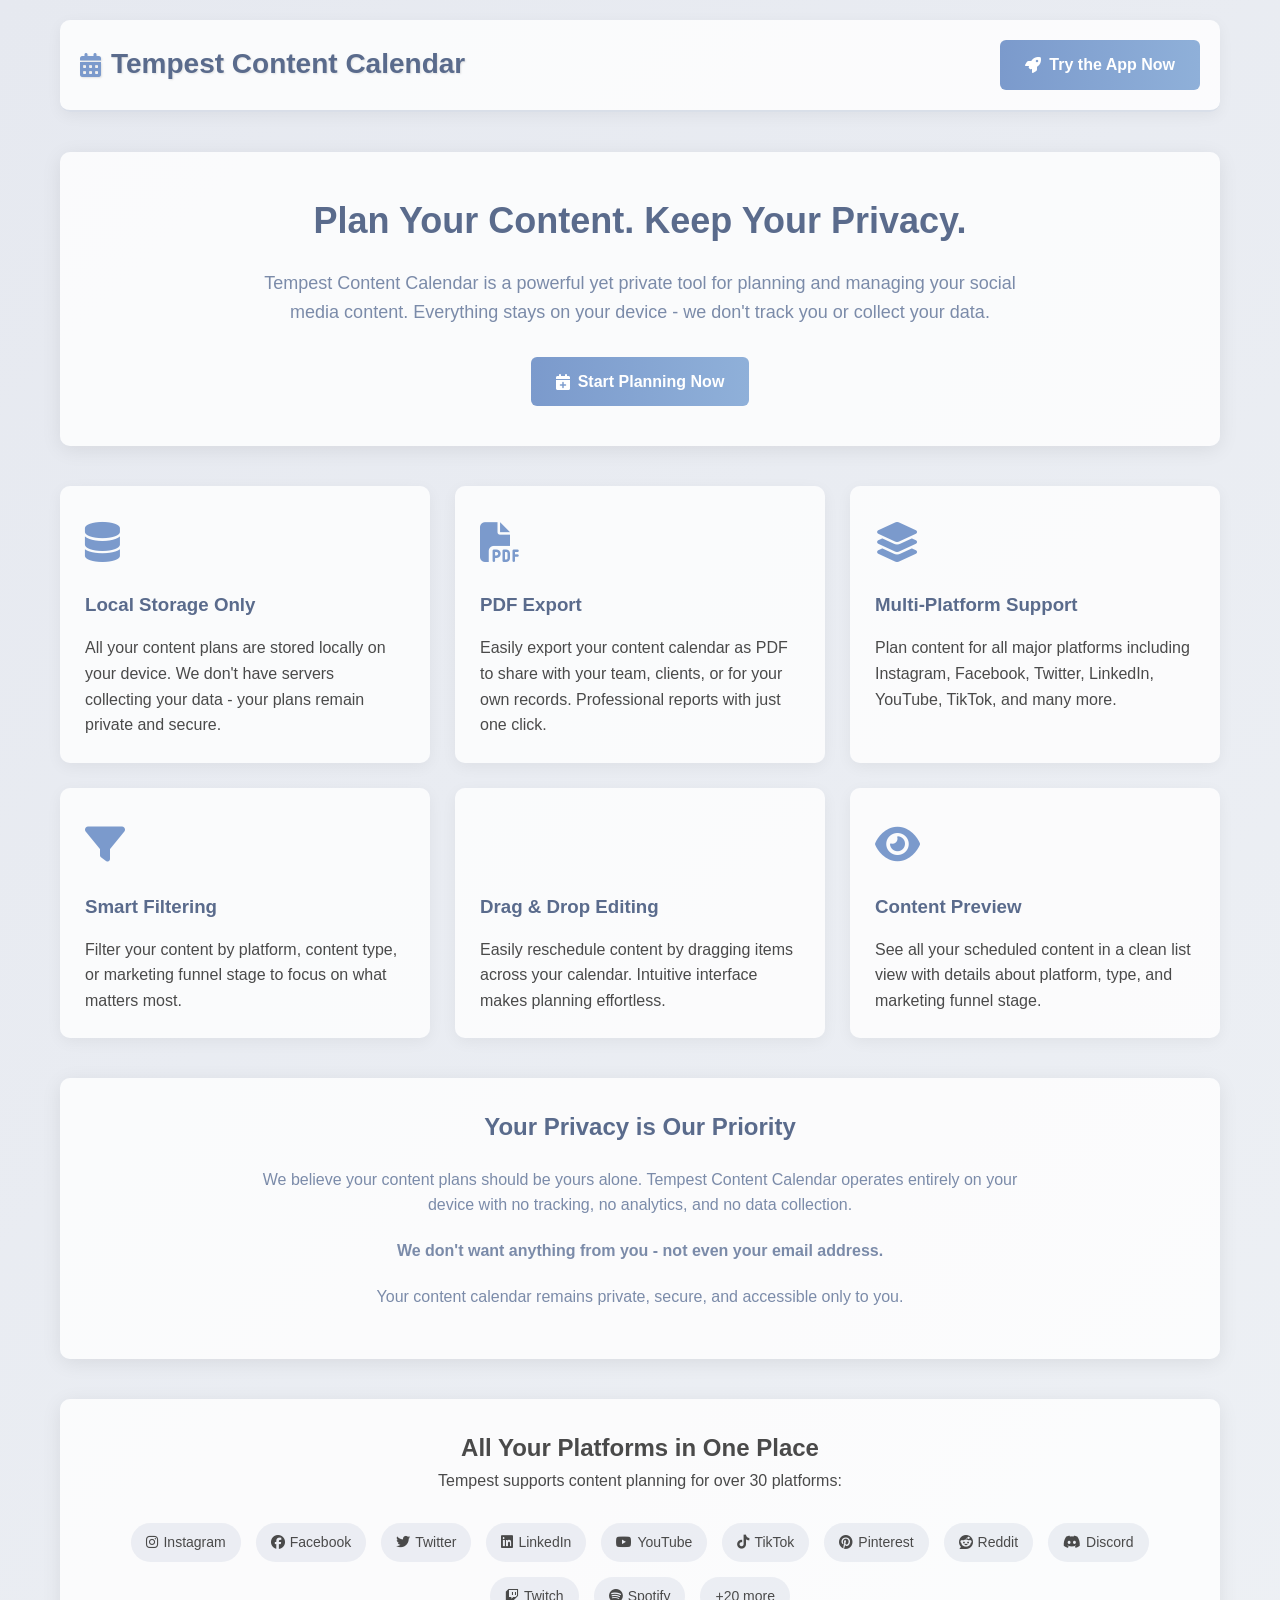
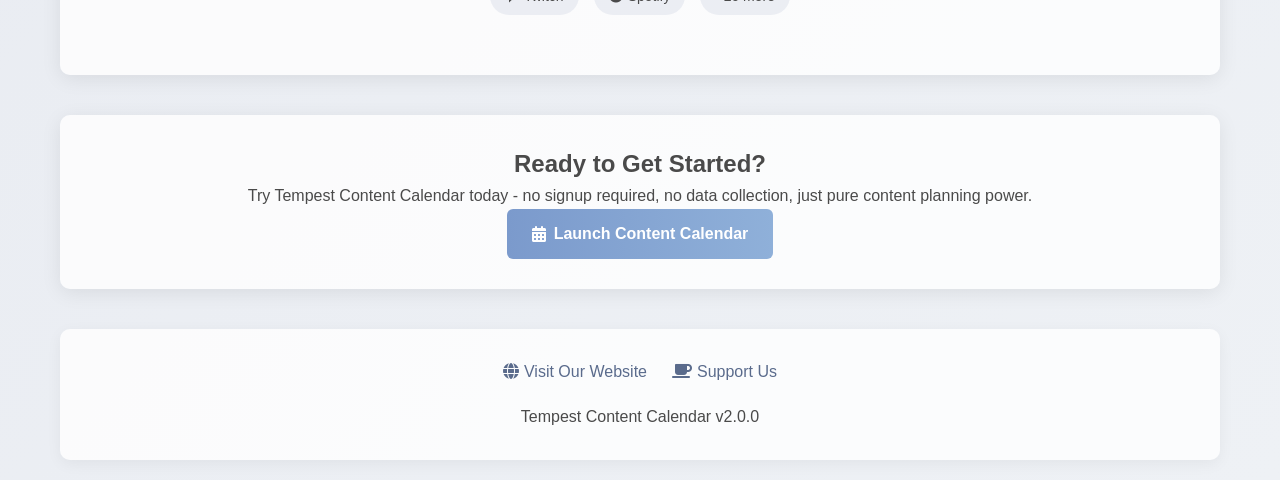
==== about.html @ 186b1023 "Create about.html" ====
<!DOCTYPE html>
<html lang="en">
<head>
    <meta charset="UTF-8">
    <meta name="viewport" content="width=device-width, initial-scale=1.0">
    <meta name="theme-color" content="#5a6b8c">
    <meta name="description" content="Tempest Content Calendar - Plan and manage your social media content with complete privacy">
    <title>Tempest Content Calendar - Your Private Content Planning Solution</title>
    <link rel="stylesheet" href="https://cdnjs.cloudflare.com/ajax/libs/font-awesome/6.4.0/css/all.min.css">
    <style>
        * {
            box-sizing: border-box;
            margin: 0;
            padding: 0;
            font-family: 'Segoe UI', Tahoma, Geneva, Verdana, sans-serif;
        }

        body {
            background: linear-gradient(135deg, #e6e9f0 0%, #eef1f5 100%);
            color: #4a4a4a;
            line-height: 1.6;
            min-height: 100vh;
        }

        .container {
            max-width: 1200px;
            margin: 0 auto;
            padding: 20px;
        }

        header {
            display: flex;
            justify-content: space-between;
            align-items: center;
            margin-bottom: 40px;
            padding: 20px;
            border-bottom: 2px solid rgba(139, 157, 184, 0.3);
            background: rgba(255, 255, 255, 0.8);
            border-radius: 10px;
            box-shadow: 0 4px 15px rgba(0, 0, 0, 0.05);
        }

        h1 {
            color: #5a6b8c;
            font-weight: 600;
            font-size: 28px;
            text-shadow: 1px 1px 2px rgba(0,0,0,0.1);
            display: flex;
            align-items: center;
            gap: 10px;
        }

        .logo {
            font-size: 24px;
            color: #7b9acc;
        }

        .cta-button {
            background: linear-gradient(to right, #7b9acc, #8fb0d9);
            color: white;
            text-decoration: none;
            padding: 12px 25px;
            border-radius: 6px;
            font-weight: bold;
            transition: all 0.3s ease;
            display: inline-flex;
            align-items: center;
            gap: 8px;
        }

        .cta-button:hover {
            background: linear-gradient(to right, #6a88b5, #7b9acc);
            box-shadow: 0 4px 12px rgba(107, 142, 193, 0.3);
            transform: translateY(-2px);
        }

        .hero {
            text-align: center;
            padding: 40px 20px;
            margin-bottom: 40px;
            background: rgba(255, 255, 255, 0.8);
            border-radius: 10px;
            box-shadow: 0 4px 20px rgba(0, 0, 0, 0.08);
        }

        .hero h2 {
            font-size: 36px;
            color: #5a6b8c;
            margin-bottom: 20px;
        }

        .hero p {
            font-size: 18px;
            max-width: 800px;
            margin: 0 auto 30px;
            color: #7b8ba9;
        }

        .features {
            display: grid;
            grid-template-columns: repeat(auto-fit, minmax(300px, 1fr));
            gap: 25px;
            margin-bottom: 40px;
        }

        .feature-card {
            background: rgba(255, 255, 255, 0.8);
            border-radius: 10px;
            padding: 25px;
            box-shadow: 0 4px 15px rgba(0, 0, 0, 0.05);
            transition: all 0.3s ease;
        }

        .feature-card:hover {
            transform: translateY(-5px);
            box-shadow: 0 8px 25px rgba(0, 0, 0, 0.1);
        }

        .feature-icon {
            font-size: 40px;
            color: #7b9acc;
            margin-bottom: 15px;
        }

        .feature-card h3 {
            color: #5a6b8c;
            margin-bottom: 15px;
        }

        .privacy-section {
            background: rgba(255, 255, 255, 0.8);
            border-radius: 10px;
            padding: 30px;
            margin-bottom: 40px;
            box-shadow: 0 4px 20px rgba(0, 0, 0, 0.08);
            text-align: center;
        }

        .privacy-section h2 {
            color: #5a6b8c;
            margin-bottom: 20px;
        }

        .privacy-section p {
            max-width: 800px;
            margin: 0 auto 20px;
            color: #7b8ba9;
        }

        .platforms {
            display: flex;
            flex-wrap: wrap;
            justify-content: center;
            gap: 15px;
            margin: 30px 0;
        }

        .platform-tag {
            background: rgba(139, 157, 184, 0.15);
            padding: 8px 15px;
            border-radius: 20px;
            font-size: 14px;
            display: inline-flex;
            align-items: center;
            gap: 5px;
        }

        .demo-section {
            background: rgba(255, 255, 255, 0.8);
            border-radius: 10px;
            padding: 30px;
            margin-bottom: 40px;
            box-shadow: 0 4px 20px rgba(0, 0, 0, 0.08);
            text-align: center;
        }

        .demo-image {
            max-width: 100%;
            border-radius: 8px;
            box-shadow: 0 4px 15px rgba(0, 0, 0, 0.1);
            margin: 20px 0;
        }

        footer {
            padding: 30px 20px;
            text-align: center;
            background: rgba(255, 255, 255, 0.8);
            border-radius: 10px;
            box-shadow: 0 4px 15px rgba(0, 0, 0, 0.05);
            margin-top: 40px;
        }

        .footer-links {
            display: flex;
            justify-content: center;
            gap: 25px;
            margin-bottom: 20px;
        }

        .footer-links a {
            color: #5a6b8c;
            text-decoration: none;
            display: flex;
            align-items: center;
            gap: 5px;
            transition: color 0.3s ease;
        }

        .footer-links a:hover {
            color: #8fb0d9;
        }

        @media (max-width: 768px) {
            header {
                flex-direction: column;
                gap: 15px;
                text-align: center;
            }
            
            .hero h2 {
                font-size: 28px;
            }
            
            .hero p {
                font-size: 16px;
            }
            
            .features {
                grid-template-columns: 1fr;
            }
            
            .footer-links {
                flex-direction: column;
                gap: 15px;
            }
        }
    </style>
</head>
<body>
    <div class="container">
        <header>
            <h1><i class="fas fa-calendar-alt logo"></i> Tempest Content Calendar</h1>
            <a href="index.html" class="cta-button">
                <i class="fas fa-rocket"></i> Try the App Now
            </a>
        </header>

        <section class="hero">
            <h2>Plan Your Content. Keep Your Privacy.</h2>
            <p>Tempest Content Calendar is a powerful yet private tool for planning and managing your social media content. Everything stays on your device - we don't track you or collect your data.</p>
            <a href="index.html" class="cta-button">
                <i class="fas fa-calendar-plus"></i> Start Planning Now
            </a>
        </section>

        <section class="features">
            <div class="feature-card">
                <div class="feature-icon">
                    <i class="fas fa-database"></i>
                </div>
                <h3>Local Storage Only</h3>
                <p>All your content plans are stored locally on your device. We don't have servers collecting your data - your plans remain private and secure.</p>
            </div>
            
            <div class="feature-card">
                <div class="feature-icon">
                    <i class="fas fa-file-pdf"></i>
                </div>
                <h3>PDF Export</h3>
                <p>Easily export your content calendar as PDF to share with your team, clients, or for your own records. Professional reports with just one click.</p>
            </div>
            
            <div class="feature-card">
                <div class="feature-icon">
                    <i class="fas fa-layer-group"></i>
                </div>
                <h3>Multi-Platform Support</h3>
                <p>Plan content for all major platforms including Instagram, Facebook, Twitter, LinkedIn, YouTube, TikTok, and many more.</p>
            </div>
            
            <div class="feature-card">
                <div class="feature-icon">
                    <i class="fas fa-filter"></i>
                </div>
                <h3>Smart Filtering</h3>
                <p>Filter your content by platform, content type, or marketing funnel stage to focus on what matters most.</p>
            </div>
            
            <div class="feature-card">
                <div class="feature-icon">
                    <i class="fas fa-drag-drop"></i>
                </div>
                <h3>Drag & Drop Editing</h3>
                <p>Easily reschedule content by dragging items across your calendar. Intuitive interface makes planning effortless.</p>
            </div>
            
            <div class="feature-card">
                <div class="feature-icon">
                    <i class="fas fa-eye"></i>
                </div>
                <h3>Content Preview</h3>
                <p>See all your scheduled content in a clean list view with details about platform, type, and marketing funnel stage.</p>
            </div>
        </section>

        <section class="privacy-section">
            <h2>Your Privacy is Our Priority</h2>
            <p>We believe your content plans should be yours alone. Tempest Content Calendar operates entirely on your device with no tracking, no analytics, and no data collection.</p>
            <p><strong>We don't want anything from you - not even your email address.</strong></p>
            <p>Your content calendar remains private, secure, and accessible only to you.</p>
        </section>

        <section class="demo-section">
            <h2>All Your Platforms in One Place</h2>
            <p>Tempest supports content planning for over 30 platforms:</p>
            
            <div class="platforms">
                <span class="platform-tag"><i class="fab fa-instagram"></i> Instagram</span>
                <span class="platform-tag"><i class="fab fa-facebook"></i> Facebook</span>
                <span class="platform-tag"><i class="fab fa-twitter"></i> Twitter</span>
                <span class="platform-tag"><i class="fab fa-linkedin"></i> LinkedIn</span>
                <span class="platform-tag"><i class="fab fa-youtube"></i> YouTube</span>
                <span class="platform-tag"><i class="fab fa-tiktok"></i> TikTok</span>
                <span class="platform-tag"><i class="fab fa-pinterest"></i> Pinterest</span>
                <span class="platform-tag"><i class="fab fa-reddit"></i> Reddit</span>
                <span class="platform-tag"><i class="fab fa-discord"></i> Discord</span>
                <span class="platform-tag"><i class="fab fa-twitch"></i> Twitch</span>
                <span class="platform-tag"><i class="fab fa-spotify"></i> Spotify</span>
                <span class="platform-tag">+20 more</span>
            </div>
        </section>

        <section class="demo-section">
            <h2>Ready to Get Started?</h2>
            <p>Try Tempest Content Calendar today - no signup required, no data collection, just pure content planning power.</p>
            <a href="index.html" class="cta-button">
                <i class="fas fa-calendar-alt"></i> Launch Content Calendar
            </a>
        </section>

        <footer>
            <div class="footer-links">
                <a href="https://tempestlabs.space" target="_blank">
                    <i class="fas fa-globe"></i> Visit Our Website
                </a>
                <a href="https://buymeacoffee.com/ilkecandan?new=1" target="_blank">
                    <i class="fas fa-coffee"></i> Support Us
                </a>
            </div>
            <div class="app-version">Tempest Content Calendar v2.0.0</div>
        </footer>
    </div>
</body>
</html>
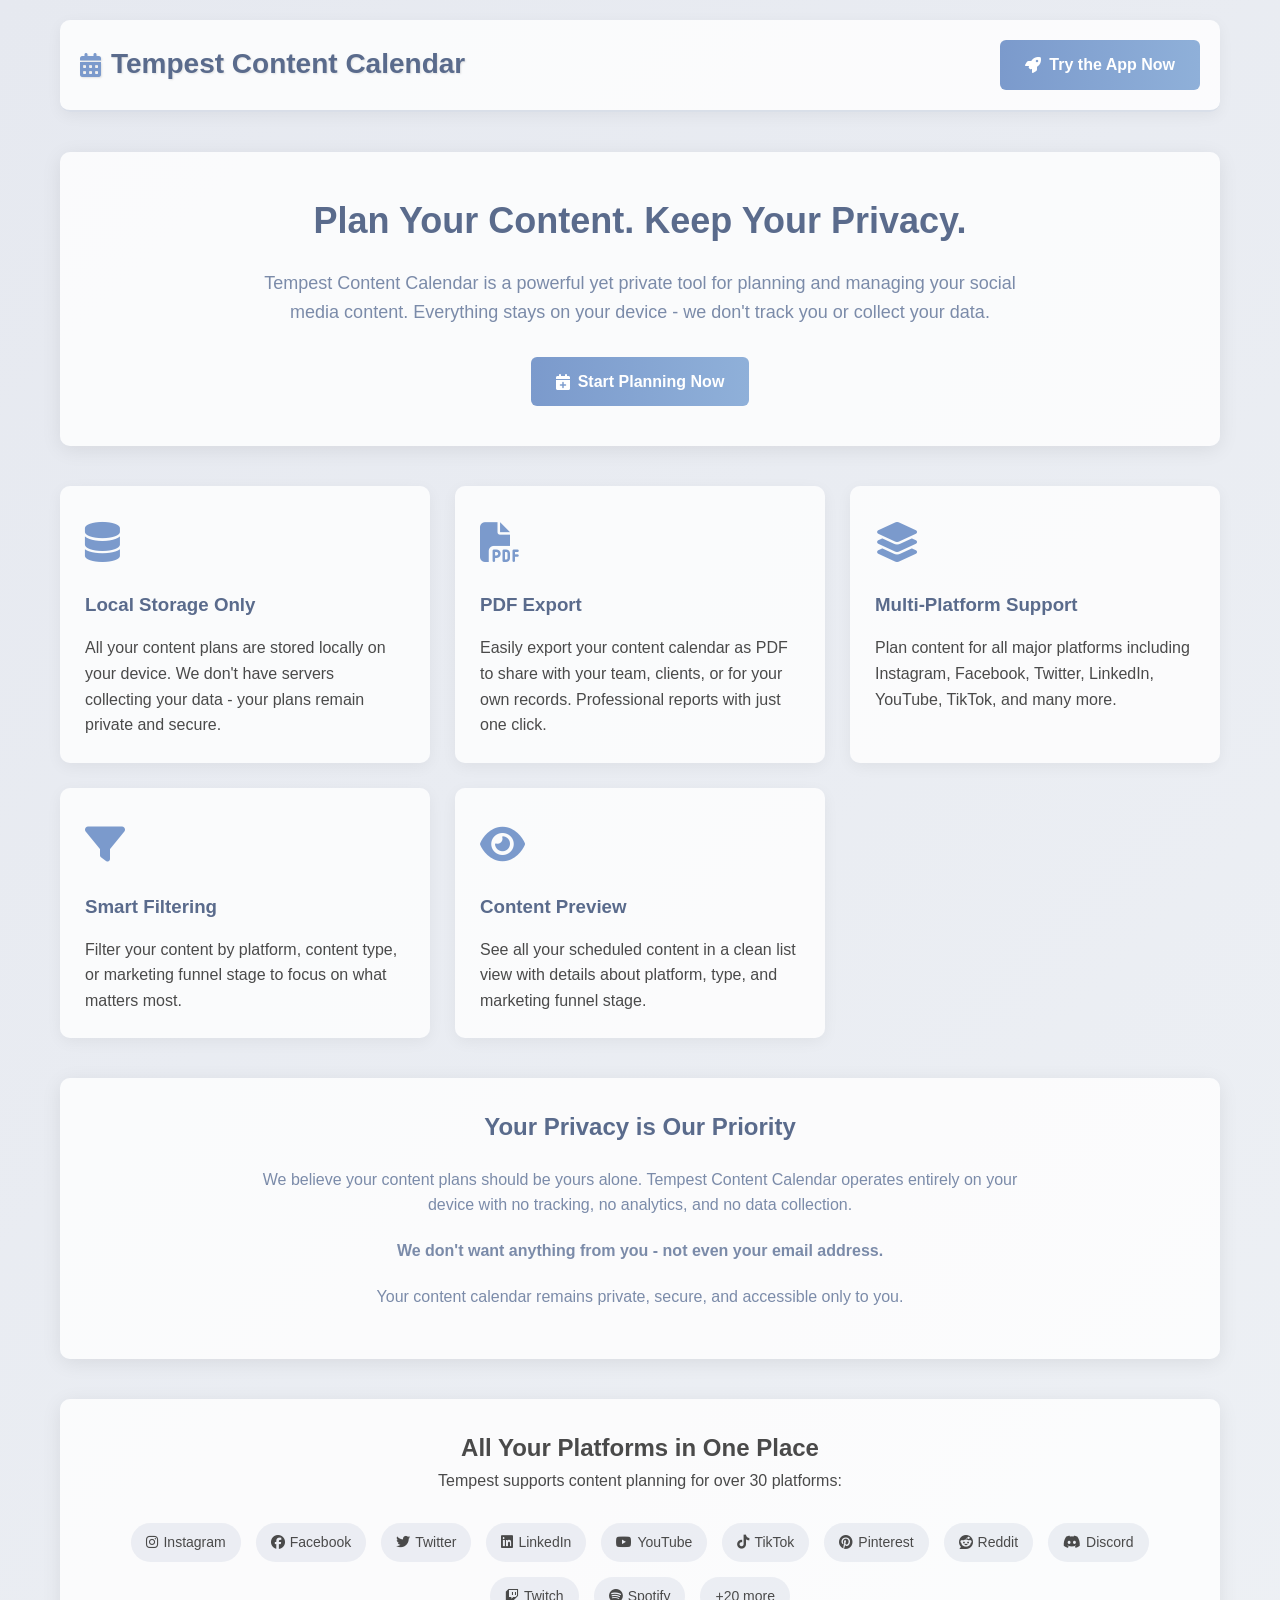
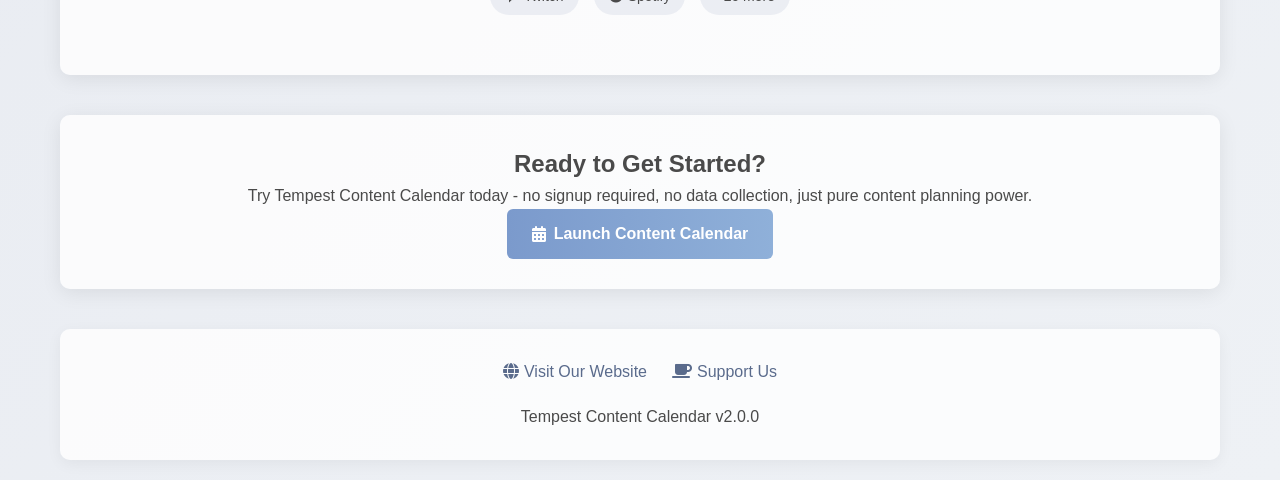
==== commit 61029f0e: "Update about.html" ====
--- a/about.html
+++ b/about.html
@@ -286,13 +286,7 @@
                 <p>Filter your content by platform, content type, or marketing funnel stage to focus on what matters most.</p>
             </div>
             
-            <div class="feature-card">
-                <div class="feature-icon">
-                    <i class="fas fa-drag-drop"></i>
-                </div>
-                <h3>Drag & Drop Editing</h3>
-                <p>Easily reschedule content by dragging items across your calendar. Intuitive interface makes planning effortless.</p>
-            </div>
+
             
             <div class="feature-card">
                 <div class="feature-icon">
